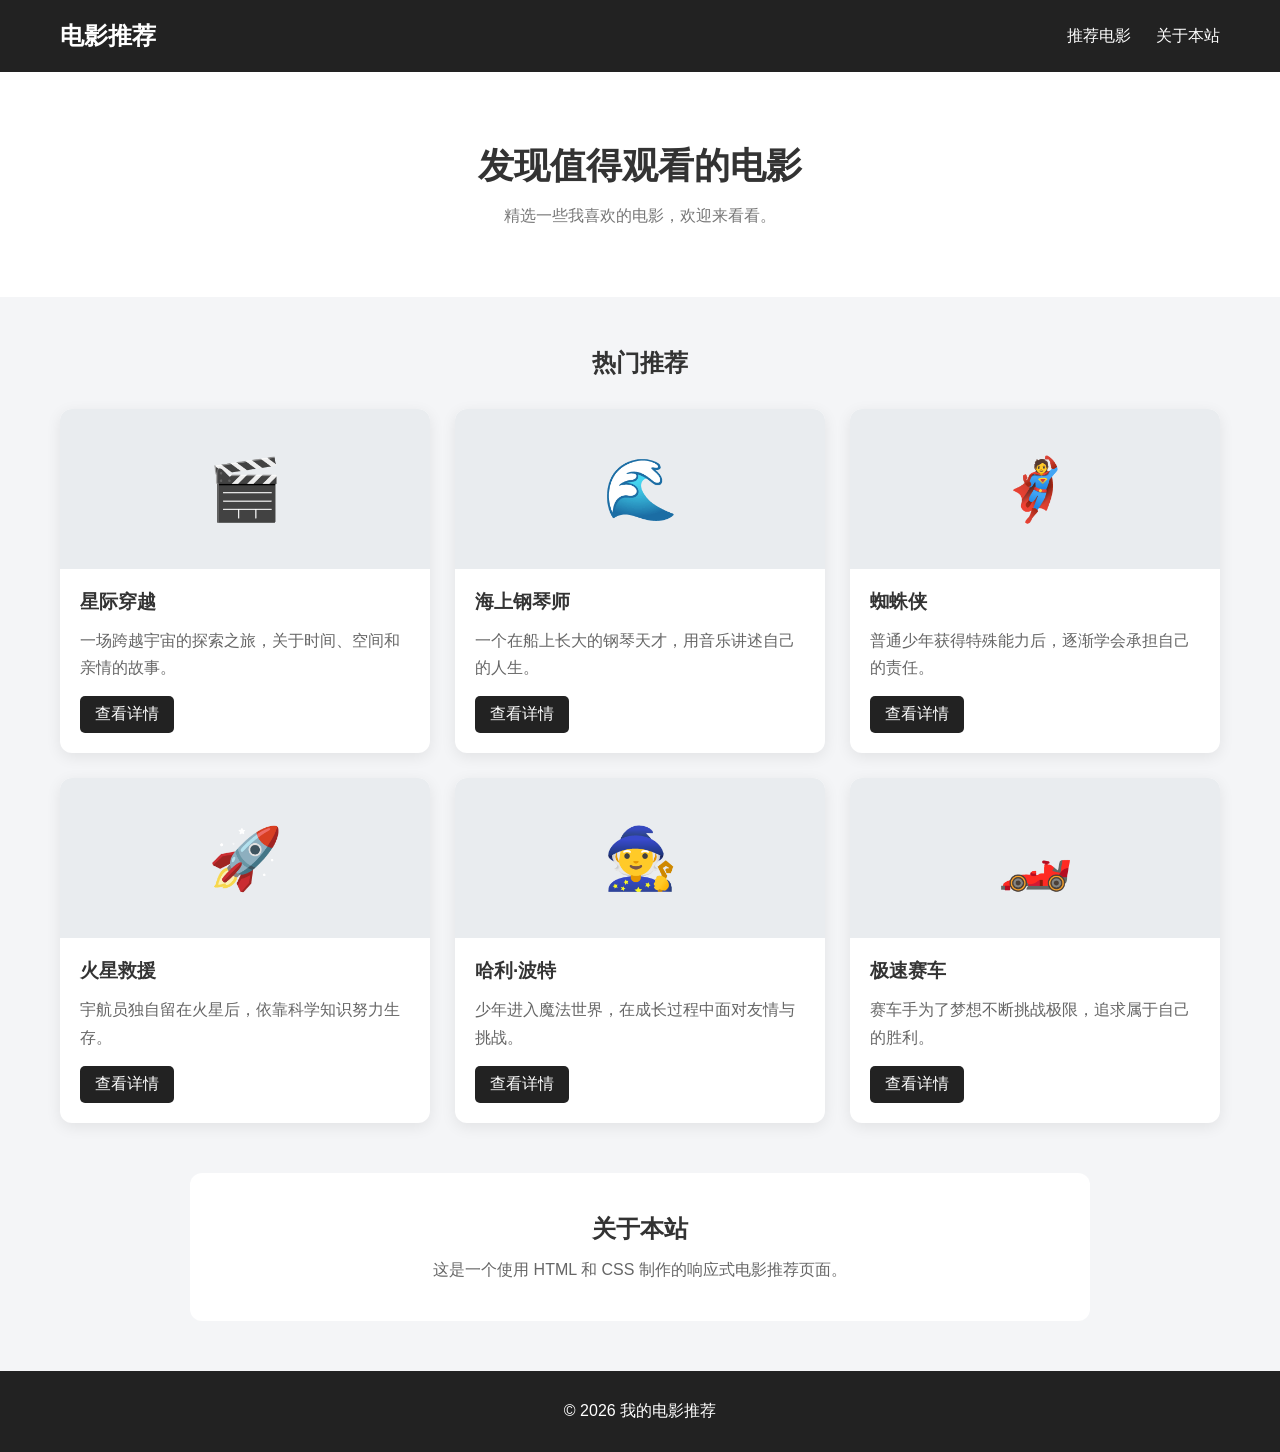
==== topic-page/index.html @ 6e51e6c2 "完成电影推荐页面" ====
<!DOCTYPE html>
<html lang="zh-CN">
<head>
    <meta charset="UTF-8">
    <meta name="viewport" content="width=device-width, initial-scale=1.0">
    <title>我的电影推荐</title>
    <link rel="stylesheet" href="css/style.css">
</head>

<body>

<header class="header">
    <div class="nav">
        <h1>电影推荐</h1>

        <nav>
            <a href="#movies">推荐电影</a>
            <a href="#about">关于本站</a>
        </nav>
    </div>
</header>

<main>

    <section class="hero">
        <h2>发现值得观看的电影</h2>
        <p>精选一些我喜欢的电影，欢迎来看看。</p>
    </section>

    <section id="movies" class="movies">
        <h2>热门推荐</h2>

        <div class="movie-grid">

            <article class="movie-card">
                <div class="movie-image">🎬</div>
                <div class="movie-content">
                    <h3>星际穿越</h3>
                    <p>一场跨越宇宙的探索之旅，关于时间、空间和亲情的故事。</p>
                    <a href="#">查看详情</a>
                </div>
            </article>

            <article class="movie-card">
                <div class="movie-image">🌊</div>
                <div class="movie-content">
                    <h3>海上钢琴师</h3>
                    <p>一个在船上长大的钢琴天才，用音乐讲述自己的人生。</p>
                    <a href="#">查看详情</a>
                </div>
            </article>

            <article class="movie-card">
                <div class="movie-image">🦸</div>
                <div class="movie-content">
                    <h3>蜘蛛侠</h3>
                    <p>普通少年获得特殊能力后，逐渐学会承担自己的责任。</p>
                    <a href="#">查看详情</a>
                </div>
            </article>

            <article class="movie-card">
                <div class="movie-image">🚀</div>
                <div class="movie-content">
                    <h3>火星救援</h3>
                    <p>宇航员独自留在火星后，依靠科学知识努力生存。</p>
                    <a href="#">查看详情</a>
                </div>
            </article>

            <article class="movie-card">
                <div class="movie-image">🧙</div>
                <div class="movie-content">
                    <h3>哈利·波特</h3>
                    <p>少年进入魔法世界，在成长过程中面对友情与挑战。</p>
                    <a href="#">查看详情</a>
                </div>
            </article>

            <article class="movie-card">
                <div class="movie-image">🏎️</div>
                <div class="movie-content">
                    <h3>极速赛车</h3>
                    <p>赛车手为了梦想不断挑战极限，追求属于自己的胜利。</p>
                    <a href="#">查看详情</a>
                </div>
            </article>

        </div>
    </section>

    <section id="about" class="about">
        <h2>关于本站</h2>
        <p>这是一个使用 HTML 和 CSS 制作的响应式电影推荐页面。</p>
    </section>

</main>

<footer>
    <p>© 2026 我的电影推荐</p>
</footer>

</body>
</html>
---- topic-page/css/style.css ----
* {
    margin: 0;
    padding: 0;
    box-sizing: border-box;
}

body {
    font-family: Arial, "Microsoft YaHei", sans-serif;
    background: #f4f5f7;
    color: #333;
}

.header {
    background: #222;
    color: white;
}

.nav {
    max-width: 1200px;
    margin: 0 auto;
    padding: 20px;
    display: flex;
    justify-content: space-between;
    align-items: center;
}

.nav h1 {
    font-size: 24px;
}

.nav nav {
    display: flex;
    gap: 25px;
}

.nav a {
    color: white;
    text-decoration: none;
}

.hero {
    text-align: center;
    padding: 70px 20px;
    background: white;
}

.hero h2 {
    font-size: 36px;
    margin-bottom: 15px;
}

.hero p {
    color: #777;
}

.movies {
    max-width: 1200px;
    margin: 50px auto;
    padding: 0 20px;
}

.movies > h2 {
    text-align: center;
    margin-bottom: 30px;
}

.movie-grid {
    display: grid;
    grid-template-columns: repeat(3, 1fr);
    gap: 25px;
}

.movie-card {
    background: white;
    border-radius: 12px;
    overflow: hidden;
    box-shadow: 0 4px 15px rgba(0, 0, 0, 0.08);
    transition: transform 0.2s;
}

.movie-card:hover {
    transform: translateY(-5px);
}

.movie-image {
    height: 160px;
    display: flex;
    justify-content: center;
    align-items: center;
    font-size: 60px;
    background: #e9ecef;
}

.movie-content {
    padding: 20px;
}

.movie-content h3 {
    margin-bottom: 12px;
}

.movie-content p {
    color: #666;
    line-height: 1.7;
    margin-bottom: 15px;
}

.movie-content a {
    display: inline-block;
    padding: 8px 15px;
    background: #222;
    color: white;
    text-decoration: none;
    border-radius: 5px;
}

.about {
    max-width: 900px;
    margin: 50px auto;
    padding: 40px 20px;
    text-align: center;
    background: white;
    border-radius: 12px;
}

.about p {
    margin-top: 15px;
    color: #666;
}

footer {
    text-align: center;
    padding: 30px;
    background: #222;
    color: white;
}

/* 平板 */
@media (max-width: 768px) {

    .nav {
        flex-direction: column;
        gap: 15px;
    }

    .hero h2 {
        font-size: 30px;
    }

    .movie-grid {
        grid-template-columns: repeat(2, 1fr);
    }
}

/* 手机 */
@media (max-width: 500px) {

    .hero {
        padding: 45px 20px;
    }

    .hero h2 {
        font-size: 25px;
    }

    .movie-grid {
        grid-template-columns: 1fr;
    }

    .nav nav {
        gap: 15px;
    }
}
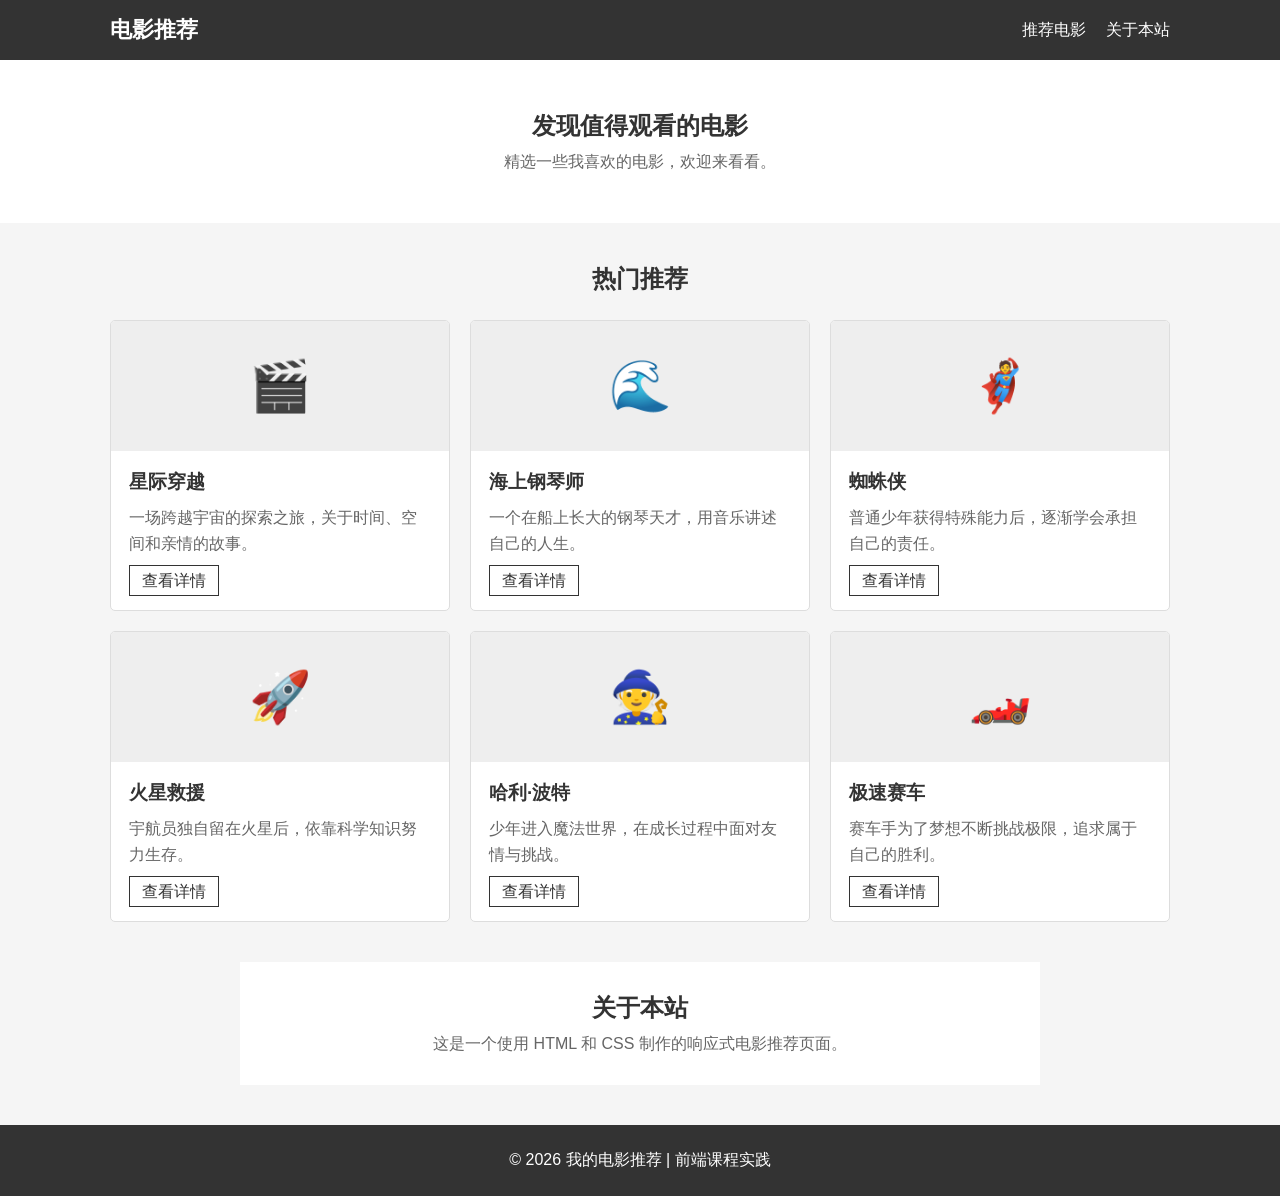
==== commit f31ead16: "完善电影推荐页面信息" ====
--- a/topic-page/index.html
+++ b/topic-page/index.html
@@ -97,7 +97,7 @@
 </main>
 
 <footer>
-    <p>© 2026 我的电影推荐</p>
+    <p>© 2026 我的电影推荐 | 前端课程实践</p>
 </footer>
 
 </body>
--- a/topic-page/css/style.css
+++ b/topic-page/css/style.css
@@ -6,31 +6,32 @@
 
 body {
     font-family: Arial, "Microsoft YaHei", sans-serif;
-    background: #f4f5f7;
+    background: #f5f5f5;
     color: #333;
 }
 
+/* 顶部导航 */
 .header {
-    background: #222;
+    background: #333;
     color: white;
 }
 
 .nav {
-    max-width: 1200px;
+    max-width: 1100px;
     margin: 0 auto;
-    padding: 20px;
+    padding: 15px 20px;
     display: flex;
     justify-content: space-between;
     align-items: center;
 }
 
 .nav h1 {
-    font-size: 24px;
+    font-size: 22px;
 }
 
 .nav nav {
     display: flex;
-    gap: 25px;
+    gap: 20px;
 }
 
 .nav a {
@@ -38,136 +39,120 @@
     text-decoration: none;
 }
 
+/* 首页介绍 */
 .hero {
     text-align: center;
-    padding: 70px 20px;
     background: white;
+    padding: 50px 20px;
 }
 
 .hero h2 {
-    font-size: 36px;
-    margin-bottom: 15px;
+    margin-bottom: 10px;
 }
 
 .hero p {
-    color: #777;
+    color: #666;
 }
 
+/* 电影区域 */
 .movies {
-    max-width: 1200px;
-    margin: 50px auto;
+    max-width: 1100px;
+    margin: 40px auto;
     padding: 0 20px;
 }
 
 .movies > h2 {
     text-align: center;
-    margin-bottom: 30px;
+    margin-bottom: 25px;
 }
 
+/* Grid 卡片布局 */
 .movie-grid {
     display: grid;
     grid-template-columns: repeat(3, 1fr);
-    gap: 25px;
+    gap: 20px;
 }
 
+/* 电影卡片 */
 .movie-card {
     background: white;
-    border-radius: 12px;
+    border: 1px solid #ddd;
+    border-radius: 5px;
     overflow: hidden;
-    box-shadow: 0 4px 15px rgba(0, 0, 0, 0.08);
-    transition: transform 0.2s;
-}
-
-.movie-card:hover {
-    transform: translateY(-5px);
 }
 
 .movie-image {
-    height: 160px;
+    height: 130px;
+    background: #eee;
     display: flex;
     justify-content: center;
     align-items: center;
-    font-size: 60px;
-    background: #e9ecef;
+    font-size: 50px;
 }
 
 .movie-content {
-    padding: 20px;
+    padding: 18px;
 }
 
 .movie-content h3 {
-    margin-bottom: 12px;
+    margin-bottom: 10px;
 }
 
 .movie-content p {
     color: #666;
-    line-height: 1.7;
+    line-height: 1.6;
     margin-bottom: 15px;
 }
 
 .movie-content a {
-    display: inline-block;
-    padding: 8px 15px;
-    background: #222;
-    color: white;
+    color: #333;
     text-decoration: none;
-    border-radius: 5px;
+    border: 1px solid #333;
+    padding: 6px 12px;
 }
 
+/* 关于区域 */
 .about {
-    max-width: 900px;
-    margin: 50px auto;
-    padding: 40px 20px;
+    max-width: 800px;
+    margin: 40px auto;
+    padding: 30px 20px;
+    background: white;
     text-align: center;
-    background: white;
-    border-radius: 12px;
 }
 
 .about p {
-    margin-top: 15px;
+    margin-top: 10px;
     color: #666;
 }
 
+/* 页脚 */
 footer {
+    margin-top: 40px;
+    padding: 25px;
+    background: #333;
+    color: white;
     text-align: center;
-    padding: 30px;
-    background: #222;
-    color: white;
 }
 
 /* 平板 */
 @media (max-width: 768px) {
+    .movie-grid {
+        grid-template-columns: repeat(2, 1fr);
+    }
 
     .nav {
         flex-direction: column;
-        gap: 15px;
-    }
-
-    .hero h2 {
-        font-size: 30px;
-    }
-
-    .movie-grid {
-        grid-template-columns: repeat(2, 1fr);
+        gap: 10px;
     }
 }
 
 /* 手机 */
 @media (max-width: 500px) {
-
-    .hero {
-        padding: 45px 20px;
-    }
-
-    .hero h2 {
-        font-size: 25px;
-    }
-
     .movie-grid {
         grid-template-columns: 1fr;
     }
 
-    .nav nav {
-        gap: 15px;
+    .hero {
+        padding: 40px 20px;
     }
 }
